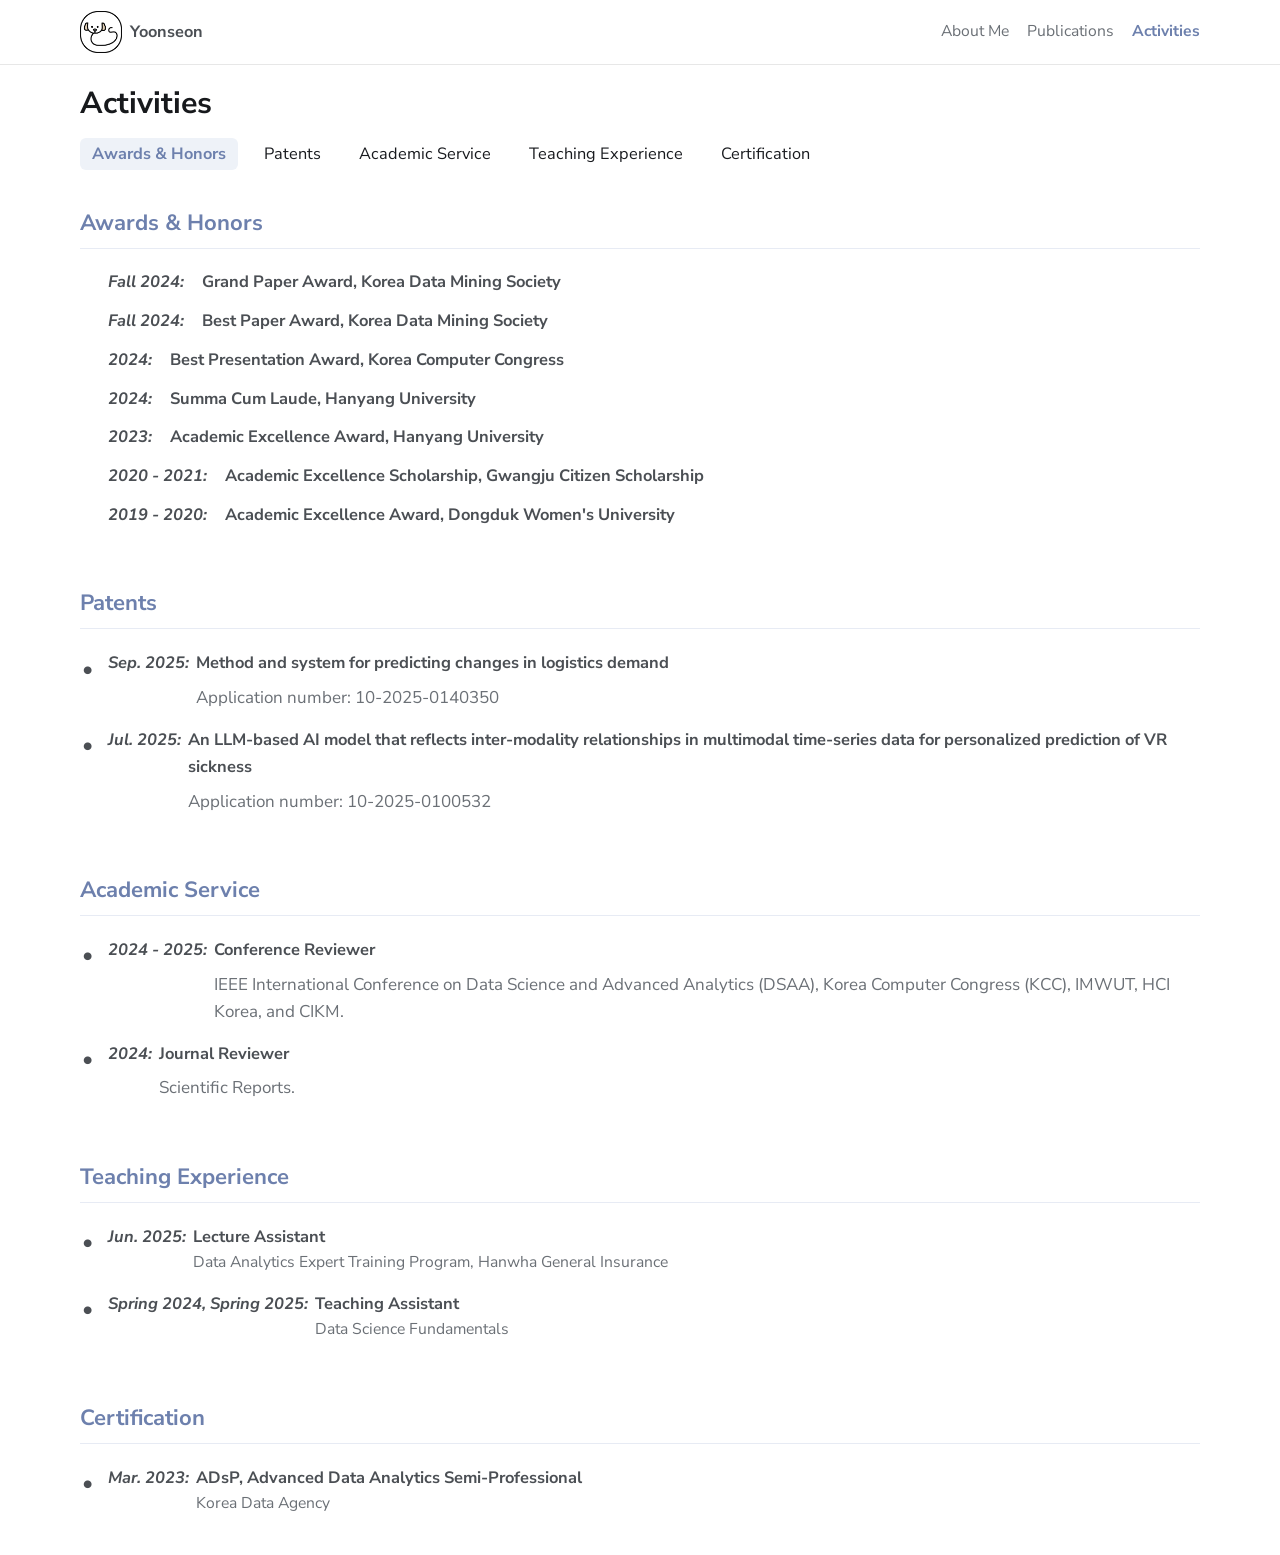
==== activities.html @ 90a1e104 "Initial personal homepage" ====
<!doctype html>
<html lang="en">
  <head>
    <meta charset="utf-8">
    <meta name="viewport" content="width=device-width, initial-scale=1">
    <meta name="description" content="Awards, patents, academic service, teaching experience, and certifications by Yoonseon Choi.">
    <meta name="author" content="Yoonseon Choi">
    <meta property="og:title" content="Yoonseon Choi | Activities">
    <meta property="og:description" content="Awards, patents, academic service, teaching experience, and certifications by Yoonseon Choi.">
    <meta property="og:type" content="website">
    <meta property="og:image" content="assets/profile.png">
    <title>Yoonseon Choi | Activities</title>
    <link rel="preconnect" href="https://fonts.googleapis.com">
    <link rel="preconnect" href="https://fonts.gstatic.com" crossorigin>
    <link href="https://fonts.googleapis.com/css2?family=Nunito+Sans:wght@400;600;700&amp;display=swap" rel="stylesheet">
    <link rel="stylesheet" href="styles.css">
  </head>
  <body>
    <header class="site-header">
      <nav class="nav" aria-label="Primary navigation">
        <a class="brand" href="index.html" aria-label="Yoonseon Choi">
          <img src="icons/yschoi.PNG" alt="">
          <span>Yoonseon</span>
        </a>
        <div class="nav-links">
          <a href="index.html">About Me</a>
          <a href="publications.html">Publications</a>
          <a href="activities.html" aria-current="page">Activities</a>
        </div>
      </nav>
    </header>

    <main>
      <section class="publication-head">
        <h1>Activities</h1>
        <div class="publication-tabs" aria-label="Activity categories">
          <a href="#awards-honors" aria-current="page">Awards &amp; Honors</a>
          <a href="#patent">Patents</a>
          <a href="#academic-service">Academic Service</a>
          <a href="#teaching-experience">Teaching Experience</a>
          <a href="#certification">Certification</a>
        </div>
      </section>

      <section class="section" id="awards-honors">
        <h2>Awards &amp; Honors</h2>
        <div class="content-stack">
          <ul class="award-list">
            <li><span>Grand Paper Award, Korea Data Mining Society</span><span class="date">Fall 2024</span></li>
            <li><span>Best Paper Award, Korea Data Mining Society</span><span class="date">Fall 2024</span></li>
            <li><span>Best Presentation Award, Korea Computer Congress</span><span class="date">2024</span></li>
            <li><span>Summa Cum Laude, Hanyang University</span><span class="date">2024</span></li>
            <li><span>Academic Excellence Award, Hanyang University</span><span class="date">2023</span></li>
            <li><span>Academic Excellence Scholarship, Gwangju Citizen Scholarship</span><span class="date">2020 - 2021</span></li>
            <li><span>Academic Excellence Award, Dongduk Women's University</span><span class="date">2019 - 2020</span></li>
          </ul>
        </div>
      </section>

      <section class="section" id="patent">
        <h2>Patents</h2>
        <div class="content-stack">
          <article class="item">
            <div>
              <h3>Method and system for predicting changes in logistics demand</h3>
              <p class="details">Application number: 10-2025-0140350</p>
            </div>
            <div class="date">Sep. 2025</div>
          </article>
          <article class="item">
            <div>
              <h3>An LLM-based AI model that reflects inter-modality relationships in multimodal time-series data for personalized prediction of VR sickness</h3>
              <p class="details">Application number: 10-2025-0100532</p>
            </div>
            <div class="date">Jul. 2025</div>
          </article>
        </div>
      </section>

      <section class="section" id="academic-service">
        <h2>Academic Service</h2>
        <div class="content-stack">
          <article class="item">
            <div>
              <h3>Conference Reviewer</h3>
              <p class="details">IEEE International Conference on Data Science and Advanced Analytics (DSAA), Korea Computer Congress (KCC), IMWUT, HCI Korea, and CIKM.</p>
            </div>
            <div class="date">2024 - 2025</div>
          </article>
          <article class="item">
            <div>
              <h3>Journal Reviewer</h3>
              <p class="details">Scientific Reports.</p>
            </div>
            <div class="date">2024</div>
          </article>
        </div>
      </section>

      <section class="section" id="teaching-experience">
        <h2>Teaching Experience</h2>
        <div class="content-stack">
          <article class="item">
            <div>
              <h3>Lecture Assistant</h3>
              <div class="meta">Data Analytics Expert Training Program, Hanwha General Insurance</div>
            </div>
            <div class="date">Jun. 2025</div>
          </article>
          <article class="item">
            <div>
              <h3>Teaching Assistant</h3>
              <div class="meta">Data Science Fundamentals</div>
            </div>
            <div class="date">Spring 2024, Spring 2025</div>
          </article>
        </div>
      </section>

      <section class="section" id="certification">
        <h2>Certification</h2>
        <div class="content-stack">
          <article class="item">
            <div>
              <h3>ADsP, Advanced Data Analytics Semi-Professional</h3>
              <div class="meta">Korea Data Agency</div>
            </div>
            <div class="date">Mar. 2023</div>
          </article>
        </div>
      </section>
    </main>

    <script>
      document.querySelectorAll(".publication-tabs a").forEach((tab) => {
        tab.addEventListener("click", () => {
          document.querySelectorAll(".publication-tabs a").forEach((item) => item.removeAttribute("aria-current"));
          tab.setAttribute("aria-current", "page");
        });
      });
    </script>
  </body>
</html>
---- styles.css ----
:root {
  color-scheme: light;
  --bg: #ffffff;
  --surface: #fffdfa;
  --text: #4b4f54;
  --muted: #6b7076;
  --line: #e7ebf4;
  --neutral-line: #e7e7e7;
  --accent: #8798bf;
  --accent-dark: #6d80ad;
  --rust: #8a4d3a;
  --gold: #7a8791;
  --max: 1120px;
}

* {
  box-sizing: border-box;
}

html {
  scroll-behavior: smooth;
}

body {
  margin: 0;
  background: var(--bg);
  color: var(--text);
  font-family: "Nunito Sans", "Helvetica Neue", Arial, sans-serif;
  font-size: 17px;
  line-height: 1.62;
}

a {
  color: var(--accent-dark);
  text-decoration-thickness: 1px;
  text-underline-offset: 0.18em;
}

a:hover,
a:focus {
  color: var(--rust);
}

.site-header {
  position: sticky;
  top: 0;
  z-index: 10;
  border-bottom: 1px solid var(--neutral-line);
  background: rgba(255, 255, 255, 0.92);
  backdrop-filter: blur(12px);
}

.nav {
  display: flex;
  align-items: center;
  justify-content: space-between;
  width: min(100% - 32px, var(--max));
  min-height: 64px;
  margin: 0 auto;
  gap: 24px;
}

.brand {
  display: inline-flex;
  align-items: center;
  gap: 8px;
  color: var(--text);
  font-size: 1.02rem;
  font-weight: 700;
  letter-spacing: 0;
  text-decoration: none;
  white-space: nowrap;
}

.brand img {
  display: block;
  width: 42px;
  height: 42px;
  object-fit: contain;
}

.brand span {
  display: inline-block;
}

.brand:hover span,
.brand:focus span {
  color: var(--accent-dark);
}

.nav-links {
  display: flex;
  align-items: center;
  gap: 18px;
  color: var(--muted);
  font-size: 0.98rem;
}

.nav-links a {
  color: inherit;
  text-decoration: none;
}

.nav-links a:hover,
.nav-links a:focus,
.nav-links a[aria-current="page"] {
  color: var(--accent-dark);
}

.nav-links a[aria-current="page"] {
  font-weight: 700;
}

main {
  width: min(100% - 32px, var(--max));
  margin: 0 auto;
}

.hero {
  display: grid;
  grid-template-columns: 230px minmax(0, 1fr);
  align-items: start;
  gap: clamp(34px, 7vw, 76px);
  padding: 46px 0 16px;
}

.page-head {
  padding: clamp(42px, 7vw, 76px) 0 34px;
  border-bottom: 1px solid var(--line);
}

.page-head.compact {
  border-bottom: 0;
  padding: 18px 0;
}

.eyebrow {
  margin: 0 0 20px;
  color: var(--muted);
  font-size: 0.92rem;
  font-weight: 700;
  letter-spacing: 0.04em;
  text-transform: uppercase;
}

h1,
h2,
h3 {
  margin: 0;
  line-height: 1.12;
  letter-spacing: 0;
}

h1 {
  max-width: 800px;
  font-size: clamp(2.6rem, 6vw, 4rem);
  font-weight: 700;
}

.intro {
  max-width: 780px;
  margin: 22px 0 0;
  color: var(--text);
  font-size: 1.05rem;
  line-height: 1.68;
}

.portrait-wrap {
  display: grid;
  align-content: start;
  justify-items: center;
  gap: 12px;
  text-align: center;
}

.portrait {
  width: 168px;
  height: 168px;
  object-fit: cover;
  object-position: center 28%;
  border: 1px solid var(--neutral-line);
  border-radius: 50%;
  background: var(--surface);
}

.profile-name {
  margin: 4px 0 0;
  color: var(--text);
  font-size: 1.2rem;
  font-weight: 700;
  line-height: 1.2;
}

.affiliation {
  margin: 0;
  color: var(--muted);
  font-size: 0.95rem;
  line-height: 1.45;
}

.contact-icons {
  display: flex;
  align-items: center;
  justify-content: center;
  gap: 12px;
  margin-top: 6px;
}

.contact-icons a {
  display: inline-flex;
  align-items: center;
  justify-content: center;
  width: 24px;
  height: 24px;
}

.contact-icons img {
  display: block;
  max-width: 100%;
  max-height: 100%;
  object-fit: contain;
  opacity: 0.78;
  transition: opacity 160ms ease, transform 160ms ease;
}

.contact-icons a:hover img,
.contact-icons a:focus img {
  opacity: 1;
  transform: translateY(-1px);
}

.section {
  padding: 24px 0 38px;
  scroll-margin-top: 76px;
}

.section h2 {
  margin-bottom: 20px;
  padding-bottom: 12px;
  border-bottom: 1px solid var(--line);
  color: var(--accent-dark);
  font-size: clamp(1.16rem, 1.8vw, 1.38rem);
  font-weight: 700;
  line-height: 1.18;
}

.content-stack {
  display: grid;
  gap: 14px;
}

.lead {
  max-width: 820px;
  margin: 0;
  color: var(--text);
  font-size: 1.02rem;
  line-height: 1.72;
}

.tabs {
  display: flex;
  flex-wrap: wrap;
  gap: 10px;
  margin: 0;
}

.tabs a {
  display: inline-flex;
  align-items: center;
  min-height: 34px;
  border: 1px solid var(--line);
  border-radius: 4px;
  padding: 0 14px;
  color: var(--text);
  font-size: 0.96rem;
  font-weight: 700;
  text-decoration: none;
}

.tabs a:hover,
.tabs a:focus {
  border-color: var(--accent);
  color: var(--accent-dark);
}

.publication-head {
  padding: 22px 0 16px;
}

.publication-head h1 {
  color: #17191c;
  font-size: clamp(1.48rem, 2.6vw, 1.9rem);
  font-weight: 700;
  line-height: 1.1;
}

.publication-tabs {
  display: flex;
  flex-wrap: wrap;
  align-items: center;
  gap: clamp(6px, 1.5vw, 14px);
  margin-top: 18px;
}

.publication-tabs a {
  display: inline-flex;
  align-items: center;
  min-height: 32px;
  border-radius: 6px;
  padding: 0 12px;
  color: #191b1f;
  font-size: clamp(0.9rem, 1.3vw, 1.02rem);
  font-weight: 400;
  text-decoration: none;
}

.publication-tabs a[aria-current="page"] {
  background: #eef2f8;
  color: var(--accent-dark);
  font-weight: 700;
}

.publication-tabs a:hover,
.publication-tabs a:focus {
  color: var(--accent-dark);
}

.tags {
  display: flex;
  flex-wrap: wrap;
  gap: 10px;
  margin: 8px 0 0;
  padding: 0;
  list-style: none;
}

.tags li {
  border: 1px solid var(--neutral-line);
  border-radius: 999px;
  background: #fff;
  color: var(--muted);
  padding: 4px 10px;
  font-size: 0.92rem;
}

.intro-tags {
  margin: 0 0 18px;
}

.item {
  display: flex;
  flex-wrap: wrap;
  align-items: baseline;
  column-gap: 7px;
  row-gap: 4px;
  padding-left: 28px;
  position: relative;
}

.item::before {
  position: absolute;
  top: 0.42em;
  left: 2px;
  color: var(--text);
  content: "•";
  font-size: 1.35rem;
  line-height: 1;
}

.item h3 {
  display: inline;
  color: var(--text);
  font-size: 1.03rem;
  font-weight: 700;
  line-height: 1.48;
}

.meta {
  color: var(--muted);
  font-size: 0.98rem;
}

.date {
  color: var(--text);
  font-size: 1.03rem;
  font-style: italic;
  font-weight: 700;
  white-space: nowrap;
}

.item > .date {
  display: inline;
  order: -1;
}

.item > .date::after {
  content: ": ";
}

.item > div:not(.date) {
  flex: 1 1 520px;
}

.details {
  margin: 7px 0 0;
  color: var(--muted);
}

.publication {
  column-gap: 8px;
  display: grid;
  grid-template-columns: 34px minmax(0, 1fr);
  position: relative;
  row-gap: 6px;
}

.publication::before {
  content: none;
}

.publication h3 {
  display: contents;
  max-width: none;
  color: var(--text);
  font-size: 0.96rem;
  font-weight: 700;
  line-height: 1.48;
}

.pub-index {
  color: var(--text);
  grid-column: 1;
  font-weight: 700;
  line-height: 1.48;
}

.pub-title {
  grid-column: 2;
  line-height: 1.48;
}

.publication .authors,
.publication .venue,
.publication .links {
  grid-column: 2;
}

.authors,
.venue,
.links {
  margin: 6px 0 0;
  color: var(--muted);
  font-size: 0.98rem;
}

.me {
  color: var(--text);
  font-weight: 700;
  text-decoration: underline;
  text-underline-offset: 0.16em;
}

.links {
  display: flex;
  flex-wrap: wrap;
  gap: 0;
  align-items: center;
}

.links::before {
  display: inline-block;
  width: 0.95em;
  height: 0.95em;
  margin-right: 6px;
  background: url("icons/link.png") center / contain no-repeat;
  content: "";
  opacity: 0.82;
}

.links a {
  color: var(--text);
  font-weight: 700;
  text-decoration: none;
}

.links a:hover,
.links a:focus {
  color: var(--accent-dark);
}

.links a + a::before {
  color: var(--muted);
  content: "|";
  display: inline-block;
  font-weight: 400;
  margin: 0 8px;
}

.award-list,
.simple-list {
  display: grid;
  gap: 12px;
  margin: 0;
  padding-left: 28px;
}

.award-list li,
.simple-list li {
  display: flex;
  justify-content: flex-start;
  gap: 18px;
  color: var(--text);
  font-size: 1.03rem;
  font-weight: 700;
}

.award-list .date,
.simple-list .date {
  order: -1;
}

.award-list .date::after,
.simple-list .date::after {
  content: ":";
}

.footer {
  width: min(100% - 32px, var(--max));
  margin: 0 auto;
  padding: 36px 0 52px;
  color: var(--muted);
  font-size: 0.92rem;
}

@media (max-width: 840px) {
  .nav {
    align-items: flex-start;
    flex-direction: column;
    gap: 8px;
    padding: 14px 0;
  }

  .nav-links {
    width: 100%;
    gap: 12px;
    overflow-x: auto;
    padding-bottom: 2px;
  }

  .hero {
    grid-template-columns: 1fr;
    padding-top: 44px;
  }

  .portrait-wrap {
    max-width: 320px;
  }

  .section {
    padding: 44px 0;
  }

  .item,
  .award-list li,
  .simple-list li {
    gap: 5px 8px;
  }

  .date {
    white-space: normal;
  }

  .publication {
    column-gap: 6px;
    grid-template-columns: 30px minmax(0, 1fr);
  }
}

@media (max-width: 520px) {
  main,
  .footer,
  .nav {
    width: min(100% - 24px, var(--max));
  }

  h1 {
    font-size: 3rem;
  }
}
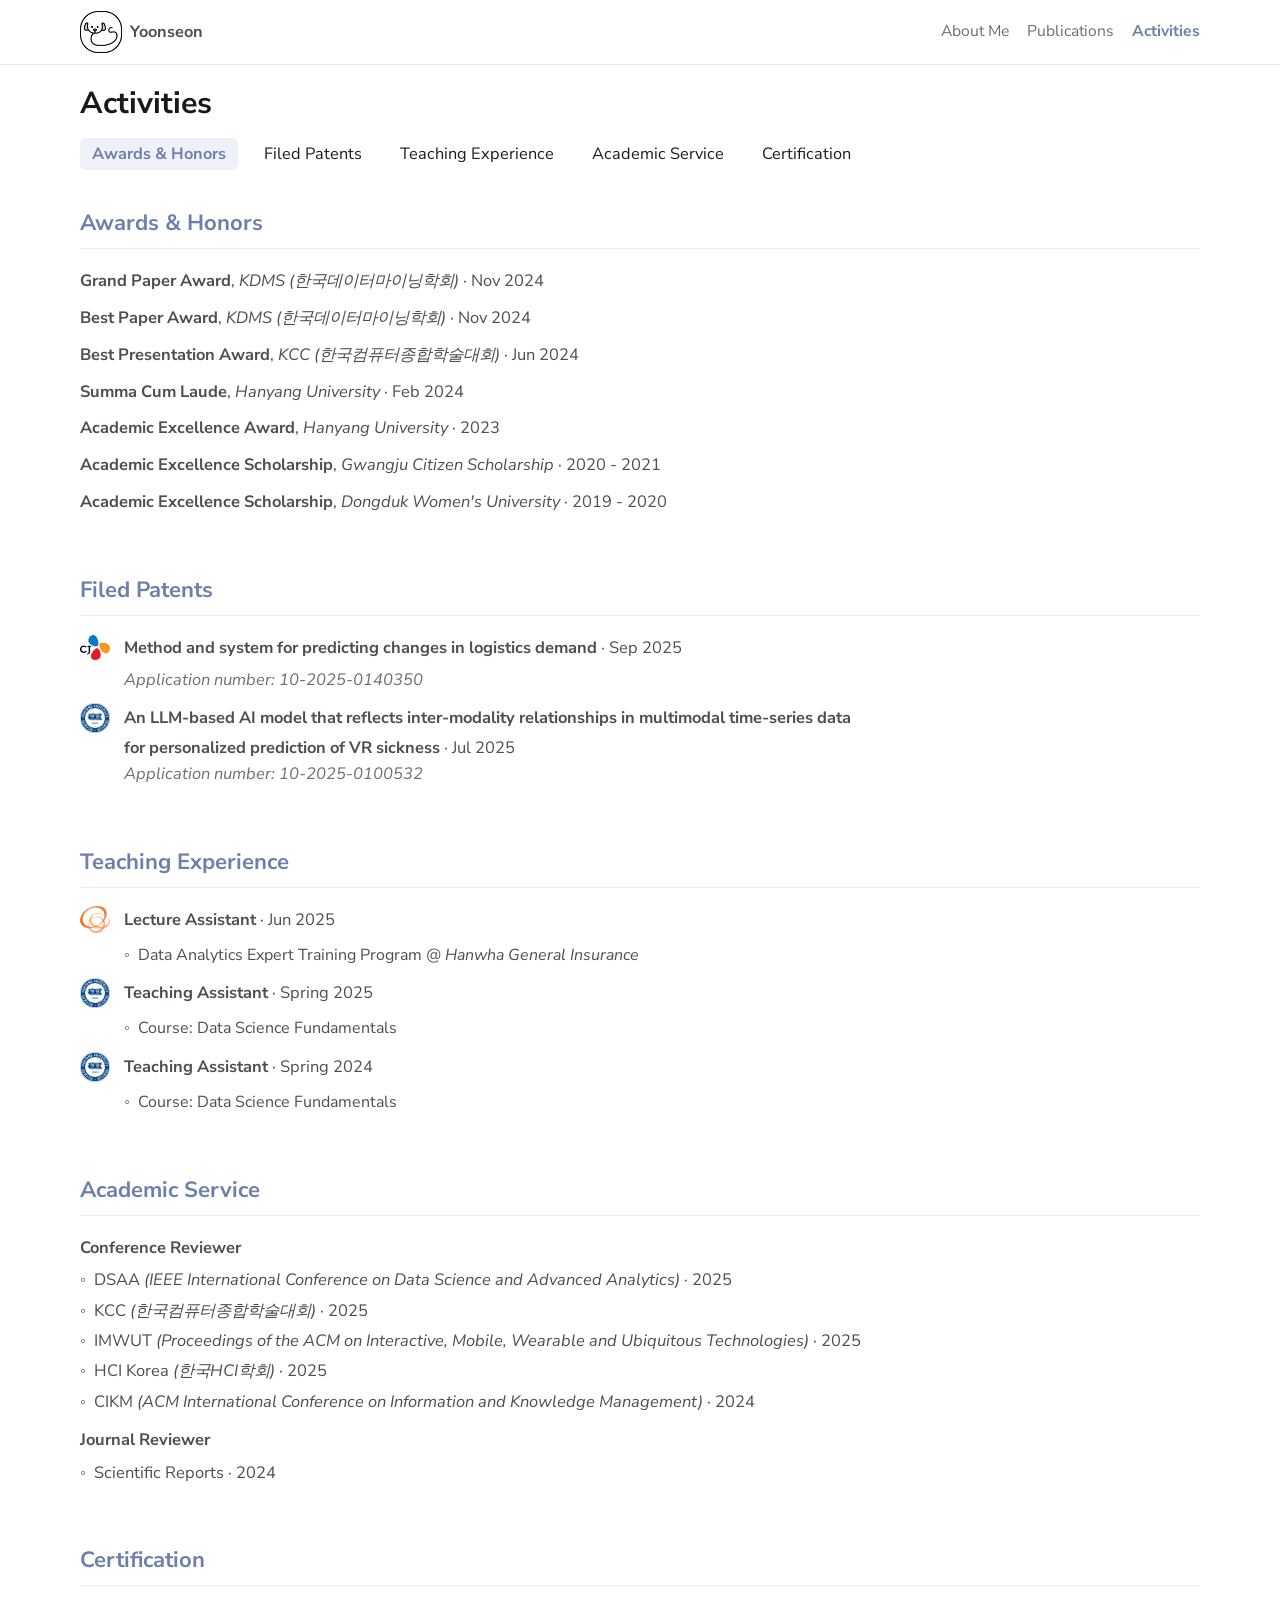
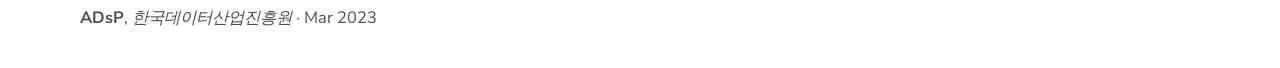
==== commit 5e32f586: "update" ====
--- a/activities.html
+++ b/activities.html
@@ -35,9 +35,9 @@
         <h1>Activities</h1>
         <div class="publication-tabs" aria-label="Activity categories">
           <a href="#awards-honors" aria-current="page">Awards &amp; Honors</a>
-          <a href="#patent">Patents</a>
+          <a href="#patent">Filed Patents</a>
+          <a href="#teaching-experience">Teaching Experience</a>
           <a href="#academic-service">Academic Service</a>
-          <a href="#teaching-experience">Teaching Experience</a>
           <a href="#certification">Certification</a>
         </div>
       </section>
@@ -46,33 +46,51 @@
         <h2>Awards &amp; Honors</h2>
         <div class="content-stack">
           <ul class="award-list">
-            <li><span>Grand Paper Award, Korea Data Mining Society</span><span class="date">Fall 2024</span></li>
-            <li><span>Best Paper Award, Korea Data Mining Society</span><span class="date">Fall 2024</span></li>
-            <li><span>Best Presentation Award, Korea Computer Congress</span><span class="date">2024</span></li>
-            <li><span>Summa Cum Laude, Hanyang University</span><span class="date">2024</span></li>
-            <li><span>Academic Excellence Award, Hanyang University</span><span class="date">2023</span></li>
-            <li><span>Academic Excellence Scholarship, Gwangju Citizen Scholarship</span><span class="date">2020 - 2021</span></li>
-            <li><span>Academic Excellence Award, Dongduk Women's University</span><span class="date">2019 - 2020</span></li>
+            <li><strong>Grand Paper Award</strong>, <em>KDMS (한국데이터마이닝학회)</em> · Nov 2024</li>
+            <li><strong>Best Paper Award</strong>, <em>KDMS (한국데이터마이닝학회)</em> · Nov 2024</li>
+            <li><strong>Best Presentation Award</strong>, <em>KCC (한국컴퓨터종합학술대회)</em> · Jun 2024</li>
+            <li><strong>Summa Cum Laude</strong>, <em>Hanyang University</em> · Feb 2024</li>
+            <li><strong>Academic Excellence Award</strong>, <em>Hanyang University</em> · 2023</li>
+            <li><strong>Academic Excellence Scholarship</strong>, <em>Gwangju Citizen Scholarship</em> · 2020 - 2021</li>
+            <li><strong>Academic Excellence Scholarship</strong>, <em>Dongduk Women's University</em> · 2019 - 2020</li>
           </ul>
         </div>
       </section>
 
       <section class="section" id="patent">
-        <h2>Patents</h2>
+        <h2>Filed Patents</h2>
         <div class="content-stack">
-          <article class="item">
-            <div>
-              <h3>Method and system for predicting changes in logistics demand</h3>
-              <p class="details">Application number: 10-2025-0140350</p>
-            </div>
-            <div class="date">Sep. 2025</div>
+          <article class="patent-item has-logo">
+            <img class="experience-logo" src="icons/cj.webp" alt="">
+            <p class="patent-heading"><strong>Method and system for predicting changes in logistics demand</strong> · Sep 2025</p>
+            <p class="patent-application"><em>Application number: 10-2025-0140350</em></p>
           </article>
-          <article class="item">
-            <div>
-              <h3>An LLM-based AI model that reflects inter-modality relationships in multimodal time-series data for personalized prediction of VR sickness</h3>
-              <p class="details">Application number: 10-2025-0100532</p>
-            </div>
-            <div class="date">Jul. 2025</div>
+          <article class="patent-item has-logo">
+            <img class="experience-logo patent-hanyang-logo" src="icons/hanyang.png" alt="">
+            <p class="patent-heading"><strong>An LLM-based AI model that reflects inter-modality relationships in multimodal time-series data</strong></p>
+            <p class="patent-title-cont"><strong>for personalized prediction of VR sickness</strong> · Jul 2025</p>
+            <p class="patent-application"><em>Application number: 10-2025-0100532</em></p>
+          </article>
+        </div>
+      </section>
+
+      <section class="section" id="teaching-experience">
+        <h2>Teaching Experience</h2>
+        <div class="content-stack">
+          <article class="experience-item has-logo">
+            <img class="experience-logo" src="icons/hanwha.png" alt="">
+            <p class="experience-heading"><strong>Lecture Assistant</strong> · Jun 2025</p>
+            <p class="experience-role">Data Analytics Expert Training Program <em>@ Hanwha General Insurance</em></p>
+          </article>
+          <article class="experience-item has-logo">
+            <img class="experience-logo" src="icons/hanyang.png" alt="">
+            <p class="experience-heading"><strong>Teaching Assistant</strong> · Spring 2025</p>
+            <p class="experience-role">Course: Data Science Fundamentals</p>
+          </article>
+          <article class="experience-item has-logo">
+            <img class="experience-logo" src="icons/hanyang.png" alt="">
+            <p class="experience-heading"><strong>Teaching Assistant</strong> · Spring 2024</p>
+            <p class="experience-role">Course: Data Science Fundamentals</p>
           </article>
         </div>
       </section>
@@ -80,39 +98,21 @@
       <section class="section" id="academic-service">
         <h2>Academic Service</h2>
         <div class="content-stack">
-          <article class="item">
-            <div>
-              <h3>Conference Reviewer</h3>
-              <p class="details">IEEE International Conference on Data Science and Advanced Analytics (DSAA), Korea Computer Congress (KCC), IMWUT, HCI Korea, and CIKM.</p>
-            </div>
-            <div class="date">2024 - 2025</div>
+          <article class="service-block">
+            <h3>Conference Reviewer</h3>
+            <ul class="service-list">
+              <li>DSAA <em>(IEEE International Conference on Data Science and Advanced Analytics)</em> · 2025</li>
+              <li>KCC <em>(한국컴퓨터종합학술대회)</em> · 2025</li>
+              <li>IMWUT <em>(Proceedings of the ACM on Interactive, Mobile, Wearable and Ubiquitous Technologies)</em> · 2025</li>
+              <li>HCI Korea <em>(한국HCI학회)</em> · 2025</li>
+              <li>CIKM <em>(ACM International Conference on Information and Knowledge Management)</em> · 2024</li>
+            </ul>
           </article>
-          <article class="item">
-            <div>
-              <h3>Journal Reviewer</h3>
-              <p class="details">Scientific Reports.</p>
-            </div>
-            <div class="date">2024</div>
-          </article>
-        </div>
-      </section>
-
-      <section class="section" id="teaching-experience">
-        <h2>Teaching Experience</h2>
-        <div class="content-stack">
-          <article class="item">
-            <div>
-              <h3>Lecture Assistant</h3>
-              <div class="meta">Data Analytics Expert Training Program, Hanwha General Insurance</div>
-            </div>
-            <div class="date">Jun. 2025</div>
-          </article>
-          <article class="item">
-            <div>
-              <h3>Teaching Assistant</h3>
-              <div class="meta">Data Science Fundamentals</div>
-            </div>
-            <div class="date">Spring 2024, Spring 2025</div>
+          <article class="service-block">
+            <h3>Journal Reviewer</h3>
+            <ul class="service-list">
+              <li>Scientific Reports · 2024</li>
+            </ul>
           </article>
         </div>
       </section>
@@ -120,12 +120,8 @@
       <section class="section" id="certification">
         <h2>Certification</h2>
         <div class="content-stack">
-          <article class="item">
-            <div>
-              <h3>ADsP, Advanced Data Analytics Semi-Professional</h3>
-              <div class="meta">Korea Data Agency</div>
-            </div>
-            <div class="date">Mar. 2023</div>
+          <article class="patent-item">
+            <p class="patent-heading"><strong>ADsP</strong>, <em>한국데이터산업진흥원</em> · Mar 2023</p>
           </article>
         </div>
       </section>
--- a/styles.css
+++ b/styles.css
@@ -244,6 +244,12 @@
   line-height: 1.18;
 }
 
+.section-note {
+  color: var(--muted);
+  font-size: 0.88rem;
+  font-weight: 400;
+}
+
 .content-stack {
   display: grid;
   gap: 14px;
@@ -406,12 +412,102 @@
   color: var(--muted);
 }
 
+.patent-item {
+  color: var(--text);
+}
+
+.patent-item.has-logo {
+  display: grid;
+  grid-template-columns: 34px minmax(0, 1fr);
+  column-gap: 10px;
+  align-items: start;
+}
+
+.patent-item.has-logo .patent-heading,
+.patent-item.has-logo .patent-title-cont,
+.patent-item.has-logo .patent-application {
+  grid-column: 2;
+}
+
+.patent-heading,
+.patent-title-cont,
+.patent-application {
+  margin: 0;
+  font-size: 1.03rem;
+  line-height: 1.48;
+}
+
+.patent-hanyang-logo {
+  transform: translateY(-3px);
+}
+
+.patent-application {
+  color: var(--muted);
+  margin-top: 2px;
+}
+
+.experience-item {
+  color: var(--text);
+}
+
+.experience-item.has-logo {
+  display: grid;
+  grid-template-columns: 34px minmax(0, 1fr);
+  column-gap: 10px;
+  align-items: start;
+}
+
+.experience-logo {
+  align-self: center;
+  grid-column: 1;
+  grid-row: 1;
+  width: 30px;
+  height: 30px;
+  object-fit: contain;
+  transform: translateY(-3px);
+}
+
+.experience-heading {
+  margin: 0;
+  font-size: 1.03rem;
+  line-height: 1.48;
+}
+
+.experience-item.has-logo .experience-heading,
+.experience-item.has-logo .experience-role,
+.experience-item.has-logo .experience-detail {
+  grid-column: 2;
+}
+
+.experience-heading strong {
+  font-weight: 700;
+}
+
+.experience-role {
+  margin: 6px 0 0;
+  color: var(--text);
+  font-size: 1rem;
+  line-height: 1.48;
+}
+
+.experience-role::before {
+  content: "◦";
+  margin-right: 8px;
+}
+
+.experience-detail {
+  margin: 4px 0 0 24px;
+  color: var(--muted);
+  font-size: 0.98rem;
+  line-height: 1.48;
+}
+
 .publication {
   column-gap: 8px;
   display: grid;
   grid-template-columns: 34px minmax(0, 1fr);
   position: relative;
-  row-gap: 6px;
+  row-gap: 2px;
 }
 
 .publication::before {
@@ -441,16 +537,25 @@
 
 .publication .authors,
 .publication .venue,
+.publication .status,
+.publication .note,
 .publication .links {
   grid-column: 2;
 }
 
 .authors,
 .venue,
+.status,
+.note,
 .links {
-  margin: 6px 0 0;
+  margin: 2px 0 0;
   color: var(--muted);
   font-size: 0.98rem;
+}
+
+.note {
+  color: var(--accent-dark);
+  font-weight: 700;
 }
 
 .me {
@@ -475,6 +580,7 @@
   background: url("icons/link.png") center / contain no-repeat;
   content: "";
   opacity: 0.82;
+  transform: translateY(-2px);
 }
 
 .links a {
@@ -501,27 +607,45 @@
   display: grid;
   gap: 12px;
   margin: 0;
-  padding-left: 28px;
+  padding-left: 0;
+  list-style: none;
 }
 
 .award-list li,
 .simple-list li {
-  display: flex;
-  justify-content: flex-start;
-  gap: 18px;
   color: var(--text);
   font-size: 1.03rem;
-  font-weight: 700;
-}
-
-.award-list .date,
-.simple-list .date {
-  order: -1;
-}
-
-.award-list .date::after,
-.simple-list .date::after {
-  content: ":";
+  font-weight: 400;
+  line-height: 1.5;
+}
+
+.award-list strong,
+.simple-list strong {
+  font-weight: 700;
+}
+
+.service-block h3 {
+  margin: 0 0 8px;
+  color: var(--text);
+  font-size: 1.03rem;
+  font-weight: 700;
+  line-height: 1.48;
+}
+
+.service-list {
+  display: grid;
+  gap: 6px;
+  margin: 0;
+  padding-left: 0;
+  color: var(--text);
+  font-size: 1.03rem;
+  list-style: none;
+  line-height: 1.48;
+}
+
+.service-list li::before {
+  content: "◦";
+  margin-right: 8px;
 }
 
 .footer {
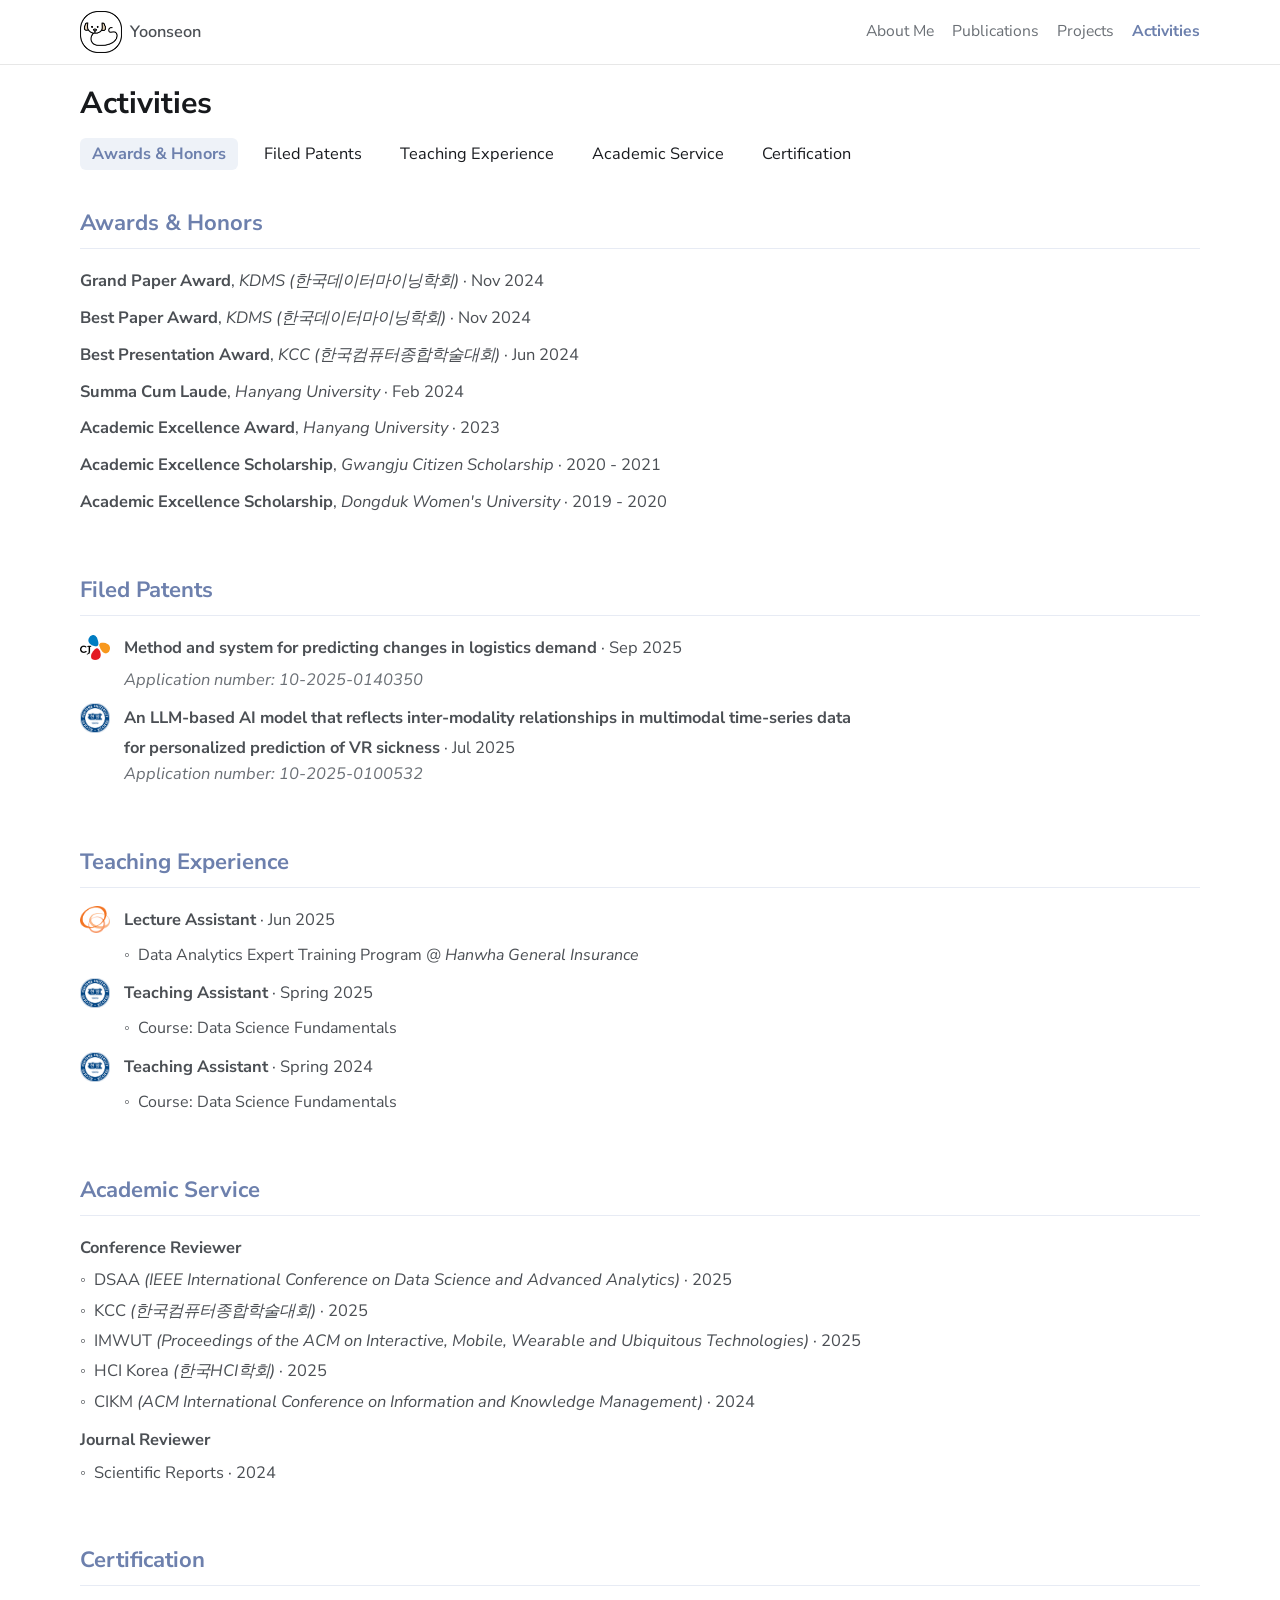
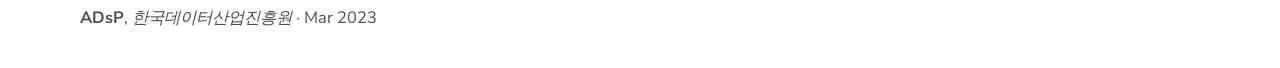
==== commit bd83f271: "nevigate" ====
--- a/activities.html
+++ b/activities.html
@@ -25,6 +25,7 @@
         <div class="nav-links">
           <a href="index.html">About Me</a>
           <a href="publications.html">Publications</a>
+          <a href="projects.html">Projects</a>
           <a href="activities.html" aria-current="page">Activities</a>
         </div>
       </nav>
--- a/styles.css
+++ b/styles.css
@@ -66,7 +66,7 @@
   gap: 8px;
   color: var(--text);
   font-size: 1.02rem;
-  font-weight: 700;
+  font-weight: 600;
   letter-spacing: 0;
   text-decoration: none;
   white-space: nowrap;
@@ -159,10 +159,32 @@
 
 .intro {
   max-width: 780px;
-  margin: 22px 0 0;
+  margin: 14px 0 0;
   color: var(--text);
   font-size: 1.05rem;
   line-height: 1.68;
+  hyphens: auto;
+  text-align: justify;
+}
+
+.intro:first-of-type {
+  margin-top: 0;
+}
+
+.intro a {
+  color: var(--text);
+  font-weight: 700;
+  text-decoration: none;
+}
+
+.intro a:hover,
+.intro a:focus {
+  color: var(--accent-dark);
+}
+
+.text-highlight {
+  background: linear-gradient(transparent 58%, #dfe7f5 58%);
+  padding: 0 2px;
 }
 
 .portrait-wrap {
@@ -174,8 +196,8 @@
 }
 
 .portrait {
-  width: 168px;
-  height: 168px;
+  width: 184px;
+  height: 184px;
   object-fit: cover;
   object-position: center 28%;
   border: 1px solid var(--neutral-line);
@@ -189,6 +211,8 @@
   font-size: 1.2rem;
   font-weight: 700;
   line-height: 1.2;
+  background: linear-gradient(transparent 52%, #dfe7f5 52%);
+  padding: 0 2px;
 }
 
 .affiliation {
@@ -278,7 +302,7 @@
   border-radius: 4px;
   padding: 0 14px;
   color: var(--text);
-  font-size: 0.96rem;
+  font-size: 1.02rem;
   font-weight: 700;
   text-decoration: none;
 }
@@ -341,15 +365,18 @@
 }
 
 .tags li {
-  border: 1px solid var(--neutral-line);
-  border-radius: 999px;
-  background: #fff;
-  color: var(--muted);
-  padding: 4px 10px;
-  font-size: 0.92rem;
+  border: 0;
+  border-radius: 0;
+  background: transparent;
+  color: var(--accent-dark);
+  padding: 0;
+  font-size: 1.03rem;
+  font-weight: 700;
+  line-height: 1.2;
 }
 
 .intro-tags {
+  gap: 14px;
   margin: 0 0 18px;
 }
 
@@ -648,6 +675,45 @@
   margin-right: 8px;
 }
 
+.project-item {
+  display: grid;
+  grid-template-columns: 220px minmax(0, 1fr);
+  gap: 20px;
+  align-items: start;
+}
+
+.project-item + .project-item {
+  margin-top: 18px;
+}
+
+.project-image {
+  width: 100%;
+  aspect-ratio: 16 / 10;
+  border: 1px solid var(--neutral-line);
+  border-radius: 8px;
+  object-fit: cover;
+}
+
+.project-body h3 {
+  margin: 0;
+  color: var(--text);
+  font-size: 1.12rem;
+  font-weight: 700;
+  line-height: 1.35;
+}
+
+.project-body {
+  padding-top: 6px;
+}
+
+.project-description {
+  min-height: 4.6em;
+  margin: 10px 0 0;
+  color: var(--muted);
+  font-size: 1rem;
+  line-height: 1.56;
+}
+
 .footer {
   width: min(100% - 32px, var(--max));
   margin: 0 auto;
@@ -698,6 +764,10 @@
     column-gap: 6px;
     grid-template-columns: 30px minmax(0, 1fr);
   }
+
+  .project-item {
+    grid-template-columns: 1fr;
+  }
 }
 
 @media (max-width: 520px) {
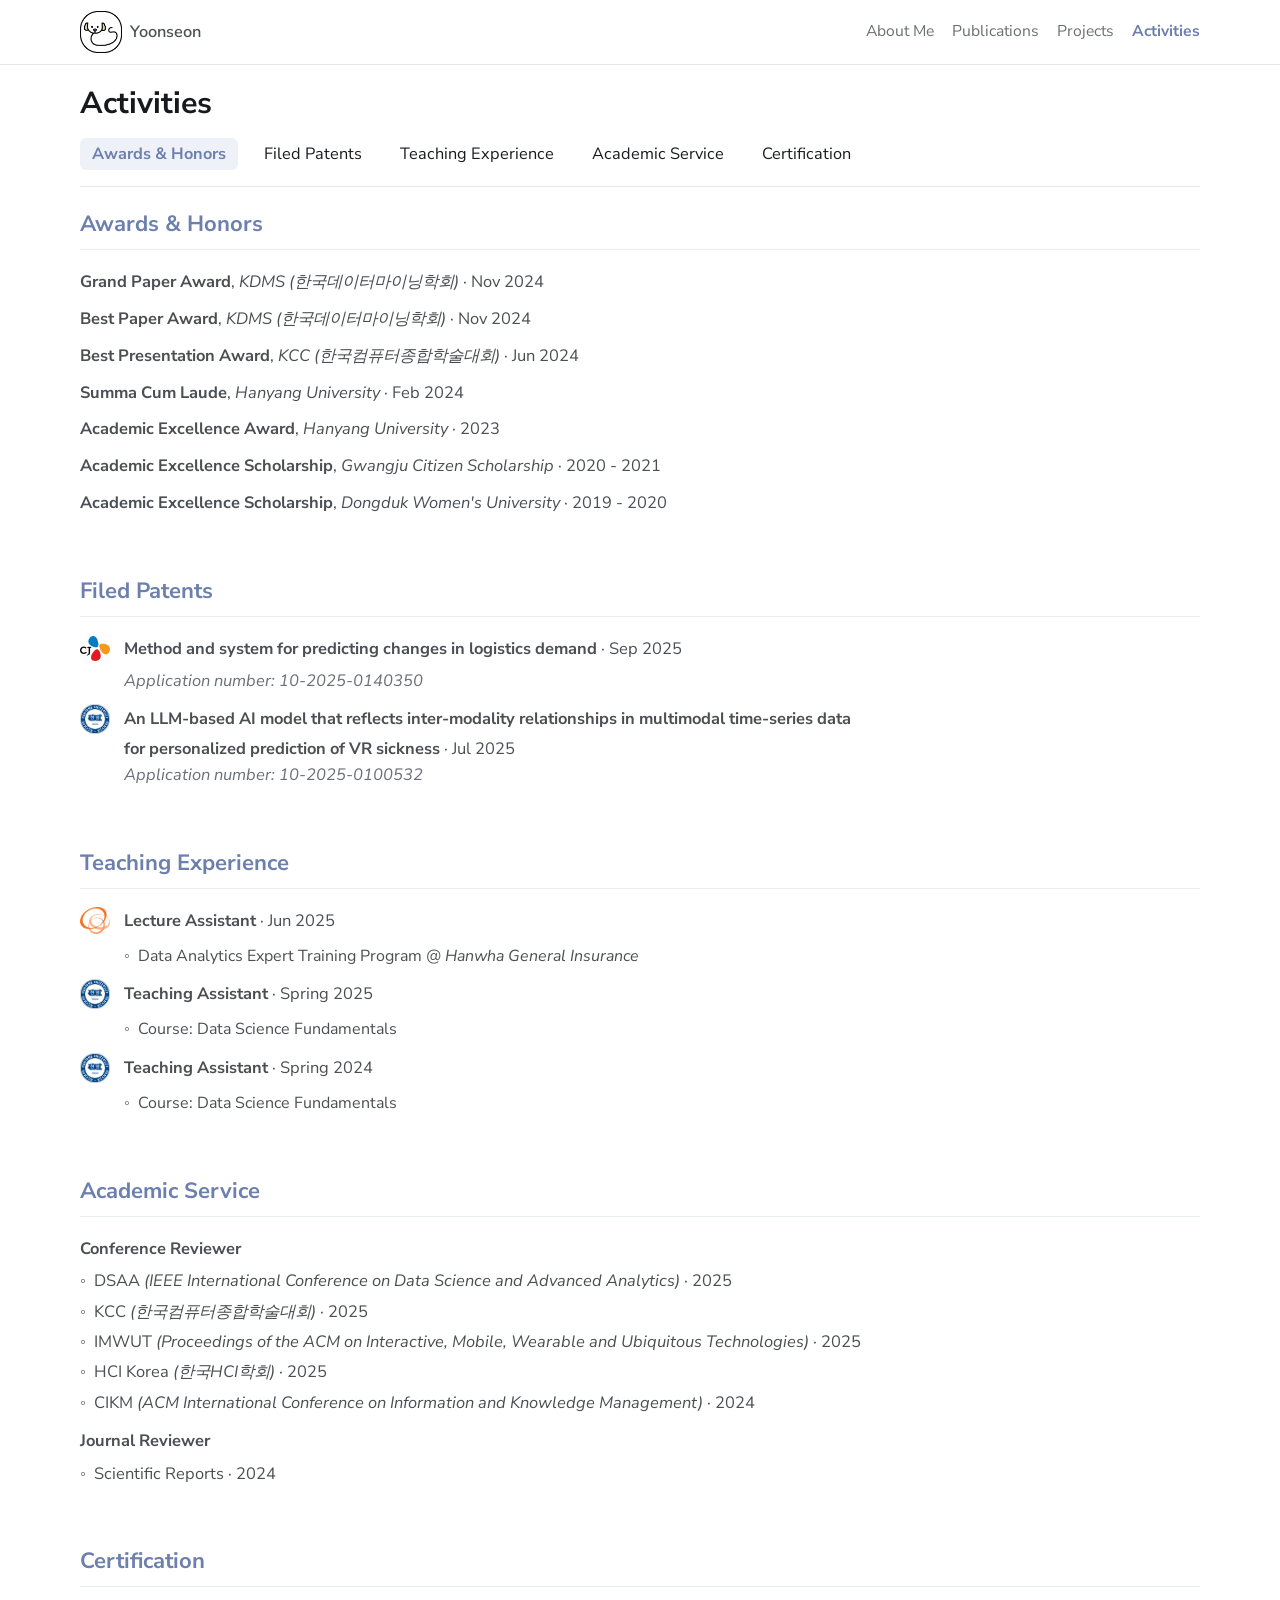
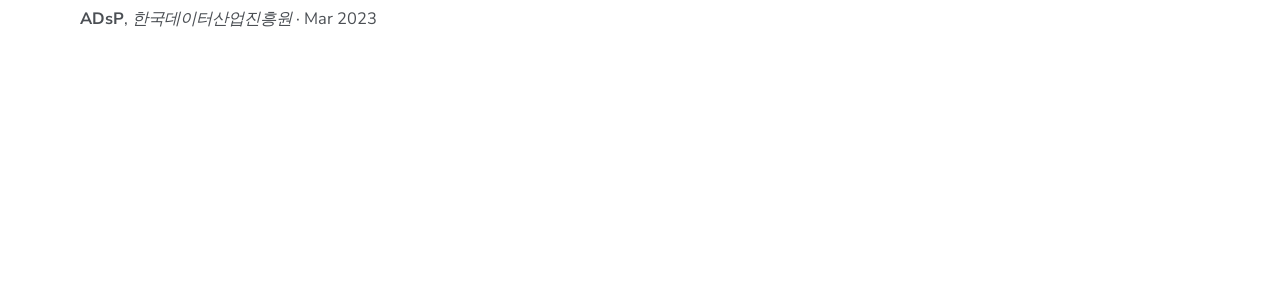
==== commit 488f4858: "update" ====
--- a/activities.html
+++ b/activities.html
@@ -128,13 +128,9 @@
       </section>
     </main>
 
-    <script>
-      document.querySelectorAll(".publication-tabs a").forEach((tab) => {
-        tab.addEventListener("click", () => {
-          document.querySelectorAll(".publication-tabs a").forEach((item) => item.removeAttribute("aria-current"));
-          tab.setAttribute("aria-current", "page");
-        });
-      });
-    </script>
+    <button class="to-top" type="button" aria-label="Back to top">
+      <span aria-hidden="true">↑</span>
+    </button>
+    <script src="main.js"></script>
   </body>
 </html>
--- a/styles.css
+++ b/styles.css
@@ -30,6 +30,10 @@
   line-height: 1.62;
 }
 
+body.modal-open {
+  overflow: hidden;
+}
+
 a {
   color: var(--accent-dark);
   text-decoration-thickness: 1px;
@@ -114,6 +118,7 @@
 main {
   width: min(100% - 32px, var(--max));
   margin: 0 auto;
+  padding-bottom: 220px;
 }
 
 .hero {
@@ -255,7 +260,7 @@
 
 .section {
   padding: 24px 0 38px;
-  scroll-margin-top: 76px;
+  scroll-margin-top: 156px;
 }
 
 .section h2 {
@@ -314,7 +319,13 @@
 }
 
 .publication-head {
+  position: sticky;
+  top: 65px;
+  z-index: 9;
   padding: 22px 0 16px;
+  border-bottom: 1px solid var(--neutral-line);
+  background: rgba(255, 255, 255, 0.94);
+  backdrop-filter: blur(12px);
 }
 
 .publication-head h1 {
@@ -484,6 +495,11 @@
   align-items: start;
 }
 
+.experience-item-ey {
+  grid-template-columns: 28px minmax(0, 1fr);
+  column-gap: 8px;
+}
+
 .experience-logo {
   align-self: center;
   grid-column: 1;
@@ -492,6 +508,17 @@
   height: 30px;
   object-fit: contain;
   transform: translateY(-3px);
+}
+
+.experience-logo-ey,
+.experience-logo-cj {
+  transform: translateY(-6px);
+}
+
+.experience-logo-ey {
+  width: 26px;
+  height: 26px;
+  transform: translate(2px, -4px);
 }
 
 .experience-heading {
@@ -677,7 +704,7 @@
 
 .project-item {
   display: grid;
-  grid-template-columns: 220px minmax(0, 1fr);
+  grid-template-columns: 250px minmax(0, 1fr);
   gap: 20px;
   align-items: start;
 }
@@ -703,15 +730,235 @@
 }
 
 .project-body {
-  padding-top: 6px;
+  padding-top: 0;
 }
 
 .project-description {
-  min-height: 4.6em;
+  min-height: 5.2em;
   margin: 10px 0 0;
   color: var(--muted);
   font-size: 1rem;
   line-height: 1.56;
+}
+
+.project-output {
+  margin: 8px 0 0;
+  color: var(--text);
+  font-size: 1rem;
+  line-height: 1.48;
+}
+
+.project-output strong {
+  display: inline-flex;
+  align-items: center;
+  min-height: 24px;
+  padding: 2px 8px;
+  border-radius: 6px;
+  background: #eee8f8;
+  color: var(--text);
+  font-size: 0.86rem;
+  font-weight: 700;
+  line-height: 1;
+}
+
+.project-actions {
+  display: flex;
+  flex-wrap: wrap;
+  gap: 8px;
+  margin-top: 8px;
+}
+
+.project-paper-button {
+  display: inline-flex;
+  align-items: center;
+  justify-content: center;
+  min-height: 30px;
+  padding: 0 14px;
+  border: 1px solid var(--line);
+  border-radius: 999px;
+  background: #ffffff;
+  color: var(--accent-dark);
+  box-shadow: 0 4px 12px rgba(35, 38, 48, 0.06);
+  cursor: pointer;
+  font: inherit;
+  font-size: 0.84rem;
+  font-weight: 700;
+  letter-spacing: 0.01em;
+  line-height: 1;
+  text-decoration: none;
+  transition: border-color 160ms ease, color 160ms ease, transform 160ms ease, box-shadow 160ms ease;
+}
+
+.project-paper-button:hover,
+.project-paper-button:focus {
+  border-color: var(--accent);
+  color: var(--accent);
+  box-shadow: 0 8px 18px rgba(35, 38, 48, 0.1);
+  text-decoration: none;
+  transform: translateY(-1px);
+}
+
+a.project-paper-button,
+a.project-paper-button:hover,
+a.project-paper-button:focus,
+a.project-paper-button:visited {
+  text-decoration: none;
+}
+
+.paper-modal {
+  position: fixed;
+  inset: 0;
+  z-index: 40;
+  display: grid;
+  place-items: center;
+  padding: 32px;
+  opacity: 0;
+  pointer-events: none;
+  transition: opacity 180ms ease;
+}
+
+.paper-modal.is-open {
+  opacity: 1;
+  pointer-events: auto;
+}
+
+.paper-modal-backdrop {
+  position: absolute;
+  inset: 0;
+  background: rgba(26, 28, 34, 0.36);
+}
+
+.paper-modal-panel {
+  position: relative;
+  z-index: 1;
+  display: flex;
+  flex-direction: column;
+  width: min(920px, 100%);
+  max-height: min(82vh, 760px);
+  overflow: hidden;
+  border: 1px solid var(--neutral-line);
+  border-radius: 10px;
+  background: #fff;
+  padding: 30px 34px 34px;
+  box-shadow: 0 24px 70px rgba(35, 38, 48, 0.22);
+}
+
+.paper-modal-panel h2 {
+  flex: 0 0 auto;
+  margin: 0 0 24px;
+  border-bottom: 1px solid var(--neutral-line);
+  padding: 0 0 12px;
+  color: var(--text);
+}
+
+.paper-modal-body {
+  overflow-y: auto;
+  padding-right: 10px;
+  scrollbar-color: #c5c5c5 transparent;
+  scrollbar-width: thin;
+}
+
+.paper-modal-body::-webkit-scrollbar {
+  width: 8px;
+}
+
+.paper-modal-body::-webkit-scrollbar-track {
+  background: transparent;
+  border: 0;
+}
+
+.paper-modal-body::-webkit-scrollbar-thumb {
+  border-radius: 999px;
+  background: #c5c5c5;
+}
+
+.paper-modal-group + .paper-modal-group {
+  margin-top: 28px;
+}
+
+.paper-modal-group > h3 {
+  margin: 0 0 16px;
+  color: var(--accent-dark);
+  font-size: 1.02rem;
+  font-weight: 700;
+}
+
+.paper-modal-group .content-stack {
+  border-top: 0;
+  padding-top: 0;
+}
+
+.paper-modal .note {
+  color: var(--muted);
+  font-weight: 700;
+}
+
+.paper-modal .patent-item {
+  margin-top: 2px;
+}
+
+.demo-modal-panel {
+  width: min(860px, 100%);
+}
+
+.demo-video {
+  display: block;
+  width: 100%;
+  max-height: 62vh;
+  border: 1px solid var(--neutral-line);
+  border-radius: 8px;
+  background: #000;
+}
+
+.demo-link {
+  margin: 0 0 12px;
+  font-size: 0.98rem;
+  font-weight: 700;
+}
+
+.demo-link a {
+  display: inline-flex;
+  align-items: center;
+  gap: 6px;
+  color: var(--text);
+  text-decoration: none;
+}
+
+.demo-link img {
+  width: 1.05em;
+  height: 1.05em;
+  object-fit: contain;
+}
+
+.demo-link a:hover,
+.demo-link a:focus {
+  color: var(--accent-dark);
+}
+
+.paper-modal-close {
+  position: absolute;
+  top: 24px;
+  right: 35px;
+  display: inline-flex;
+  align-items: center;
+  justify-content: center;
+  width: 30px;
+  height: 30px;
+  border: 1px solid var(--neutral-line);
+  border-radius: 50%;
+  background: #fff;
+  color: var(--muted);
+  cursor: pointer;
+  font: inherit;
+  font-size: 1.25rem;
+  font-weight: 700;
+  line-height: 1;
+}
+
+.paper-modal-close:hover,
+.paper-modal-close:focus {
+  border-color: var(--accent);
+  color: var(--accent-dark);
 }
 
 .footer {
@@ -720,6 +967,44 @@
   padding: 36px 0 52px;
   color: var(--muted);
   font-size: 0.92rem;
+}
+
+.to-top {
+  position: fixed;
+  right: 60px;
+  bottom: 56px;
+  z-index: 20;
+  display: inline-flex;
+  align-items: center;
+  justify-content: center;
+  width: 42px;
+  height: 42px;
+  border: 1px solid var(--neutral-line);
+  border-radius: 50%;
+  background: rgba(255, 255, 255, 0.94);
+  color: var(--accent-dark);
+  box-shadow: 0 10px 24px rgba(35, 38, 48, 0.12);
+  cursor: pointer;
+  font: inherit;
+  font-size: 1.35rem;
+  font-weight: 700;
+  line-height: 1;
+  opacity: 0;
+  pointer-events: none;
+  transform: translateY(8px);
+  transition: opacity 180ms ease, transform 180ms ease, color 160ms ease, border-color 160ms ease;
+}
+
+.to-top.is-visible {
+  opacity: 1;
+  pointer-events: auto;
+  transform: translateY(0);
+}
+
+.to-top:hover,
+.to-top:focus {
+  border-color: var(--accent);
+  color: var(--accent);
 }
 
 @media (max-width: 840px) {
@@ -768,9 +1053,22 @@
   .project-item {
     grid-template-columns: 1fr;
   }
+
+  .paper-modal {
+    padding: 18px;
+  }
+
+  .paper-modal-panel {
+    padding: 26px 20px 28px;
+  }
 }
 
 @media (max-width: 520px) {
+  .to-top {
+    right: 28px;
+    bottom: 28px;
+  }
+
   main,
   .footer,
   .nav {
